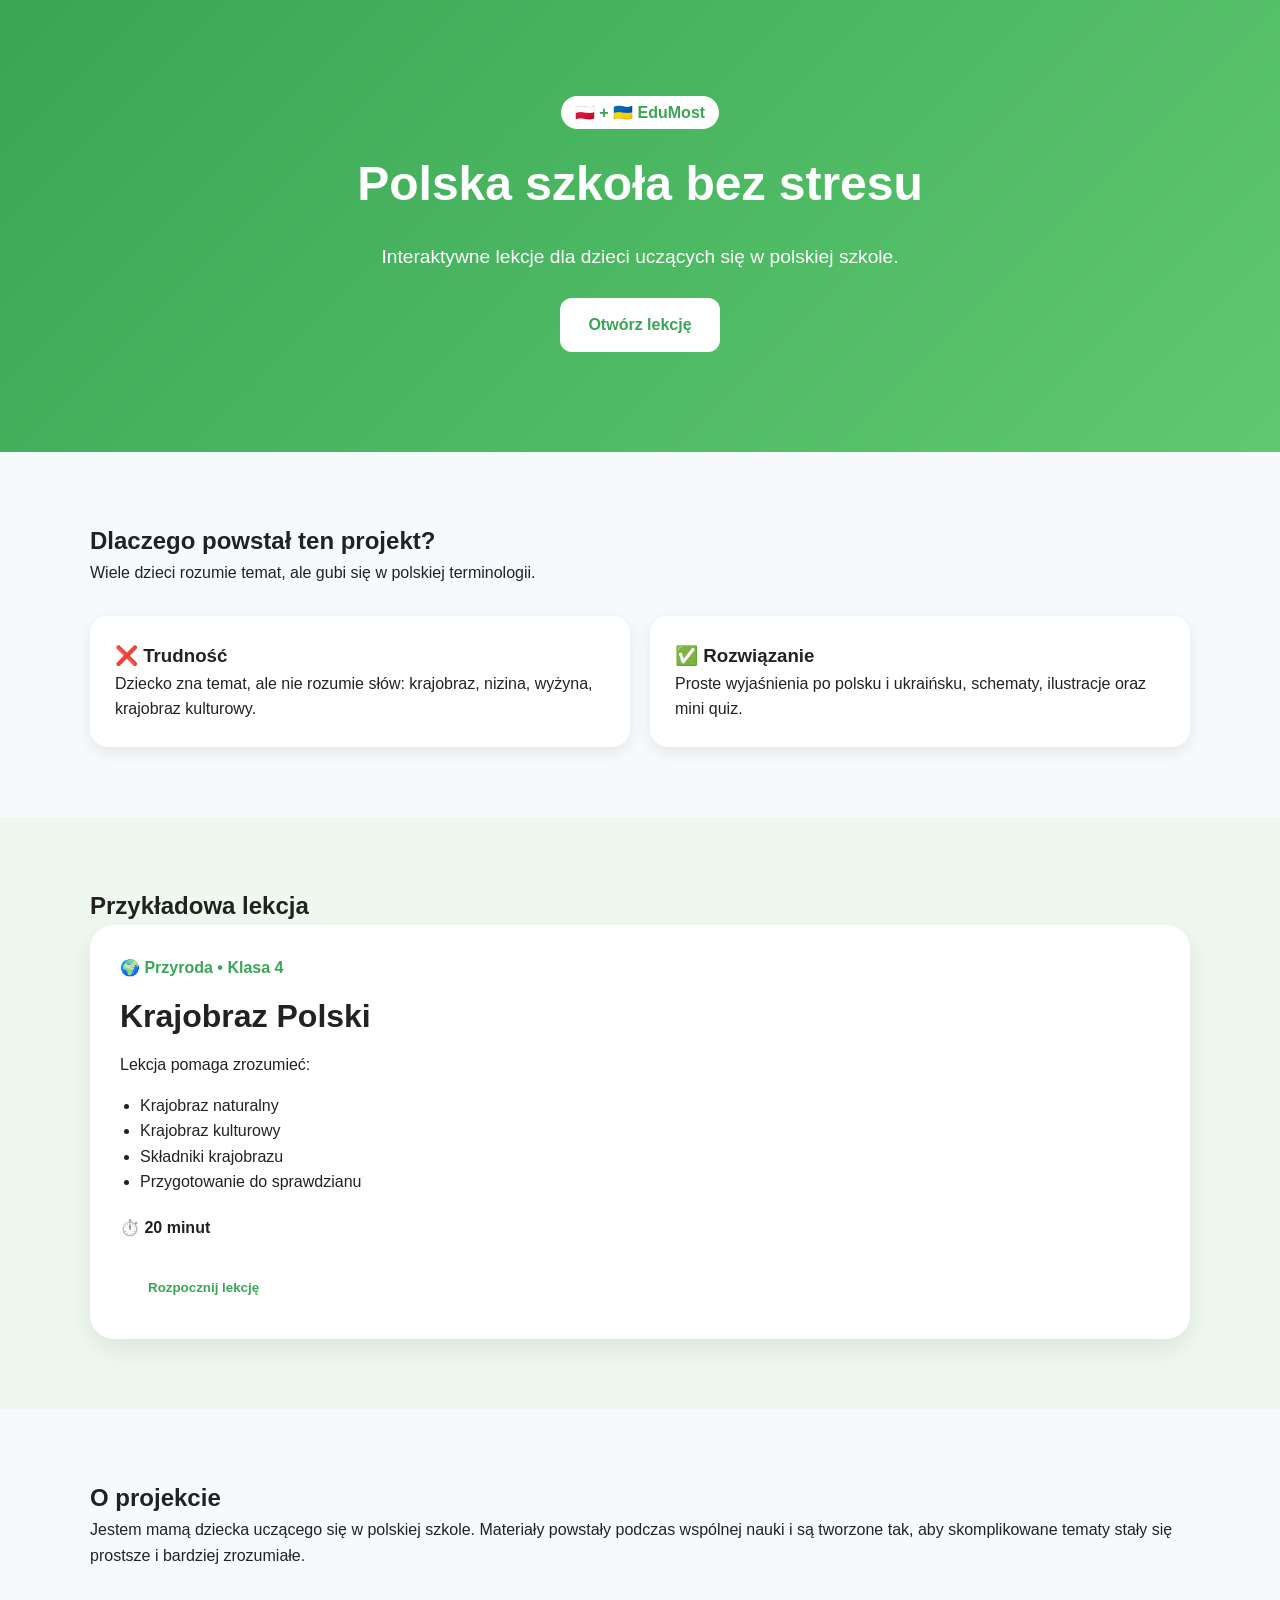
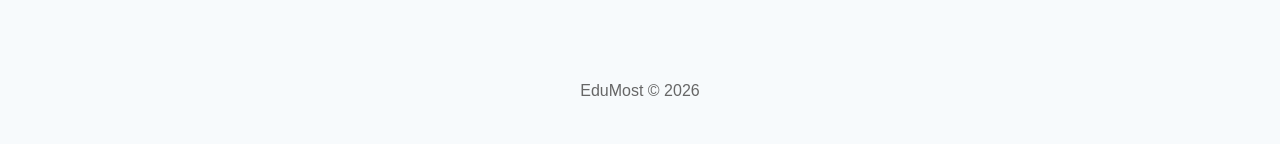
==== index.html @ d19de246 "first commit" ====
<!DOCTYPE html>
<html lang="pl">
<head>
<meta charset="UTF-8">
<meta name="viewport" content="width=device-width, initial-scale=1.0">

<title>EduMost | Krajobraz Polski</title>

<link rel="stylesheet" href="style.css">
</head>

<body>

<header class="hero">

    <div class="hero-content">

        <span class="badge">🇵🇱 + 🇺🇦 EduMost</span>

        <h1>Polska szkoła bez stresu</h1>

        <p class="subtitle">
            Interaktywne lekcje dla dzieci uczących się w polskiej szkole.
        </p>

        <a href="#lesson" class="btn">
            Otwórz lekcję
        </a>

    </div>

</header>

<section class="problem">

    <div class="container">

        <h2>Dlaczego powstał ten projekt?</h2>

        <p>
            Wiele dzieci rozumie temat, ale gubi się w polskiej terminologii.
        </p>

        <div class="cards">

            <div class="card">
                <h3>❌ Trudność</h3>
                <p>
                    Dziecko zna temat, ale nie rozumie słów:
                    krajobraz, nizina, wyżyna, krajobraz kulturowy.
                </p>
            </div>

            <div class="card">
                <h3>✅ Rozwiązanie</h3>
                <p>
                    Proste wyjaśnienia po polsku i ukraińsku,
                    schematy, ilustracje oraz mini quiz.
                </p>
            </div>

        </div>

    </div>

</section>

<section id="lesson" class="lesson-preview">

    <div class="container">

        <h2>Przykładowa lekcja</h2>

        <div class="lesson-card">

            <div class="lesson-info">

                <span class="subject">
                    🌍 Przyroda • Klasa 4
                </span>

                <h3>Krajobraz Polski</h3>

                <p>
                    Lekcja pomaga zrozumieć:
                </p>

                <ul>
                    <li>Krajobraz naturalny</li>
                    <li>Krajobraz kulturowy</li>
                    <li>Składniki krajobrazu</li>
                    <li>Przygotowanie do sprawdzianu</li>
                </ul>

                <div class="lesson-meta">
                    ⏱️ 20 minut
                </div>

                <button class="btn" id="openLesson">
                    Rozpocznij lekcję
                </button>

            </div>

        </div>

    </div>

</section>

<section class="about">

    <div class="container">

        <h2>O projekcie</h2>

        <p>
            Jestem mamą dziecka uczącego się w polskiej szkole.
            Materiały powstały podczas wspólnej nauki i są tworzone
            tak, aby skomplikowane tematy stały się prostsze i bardziej zrozumiałe.
        </p>

    </div>

</section>

<footer>

    <p>
        EduMost © 2026
    </p>

</footer>

<script src="script.js"></script>

</body>
</html>
---- style.css ----
/* style.css */

*{
margin:0;
padding:0;
box-sizing:border-box;
}

body{
font-family:Inter, Arial, sans-serif;
background:#f7fafc;
color:#222;
line-height:1.6;
}

.container{
width:90%;
max-width:1100px;
margin:auto;
}

.hero{
background:linear-gradient(135deg,#3aa655,#5ec96f);
color:white;
padding:100px 20px;
text-align:center;
}

.badge{
background:white;
color:#3aa655;
padding:8px 14px;
border-radius:30px;
font-weight:600;
}

.hero h1{
font-size:3rem;
margin:20px 0;
}

.subtitle{
font-size:1.2rem;
max-width:700px;
margin:auto;
}

.btn{
display:inline-block;
margin-top:25px;
padding:14px 28px;
border:none;
border-radius:12px;
background:white;
color:#3aa655;
font-weight:700;
cursor:pointer;
text-decoration:none;
}

.problem{
padding:70px 0;
}

.cards{
display:grid;
grid-template-columns:repeat(auto-fit,minmax(250px,1fr));
gap:20px;
margin-top:30px;
}

.card{
background:white;
padding:25px;
border-radius:18px;
box-shadow:0 5px 15px rgba(0,0,0,.08);
}

.lesson-preview{
padding:70px 0;
background:#eef8ef;
}

.lesson-card{
background:white;
border-radius:24px;
padding:30px;
box-shadow:0 10px 25px rgba(0,0,0,.08);
}

.subject{
color:#3aa655;
font-weight:600;
}

.lesson-card h3{
font-size:2rem;
margin:10px 0;
}

.lesson-card ul{
margin-left:20px;
margin-top:15px;

}

.lesson-meta{
margin-top:20px;
font-weight:700;
}

.about{
padding:70px 0;
}

footer{
padding:40px;
text-align:center;
color:#666;
}
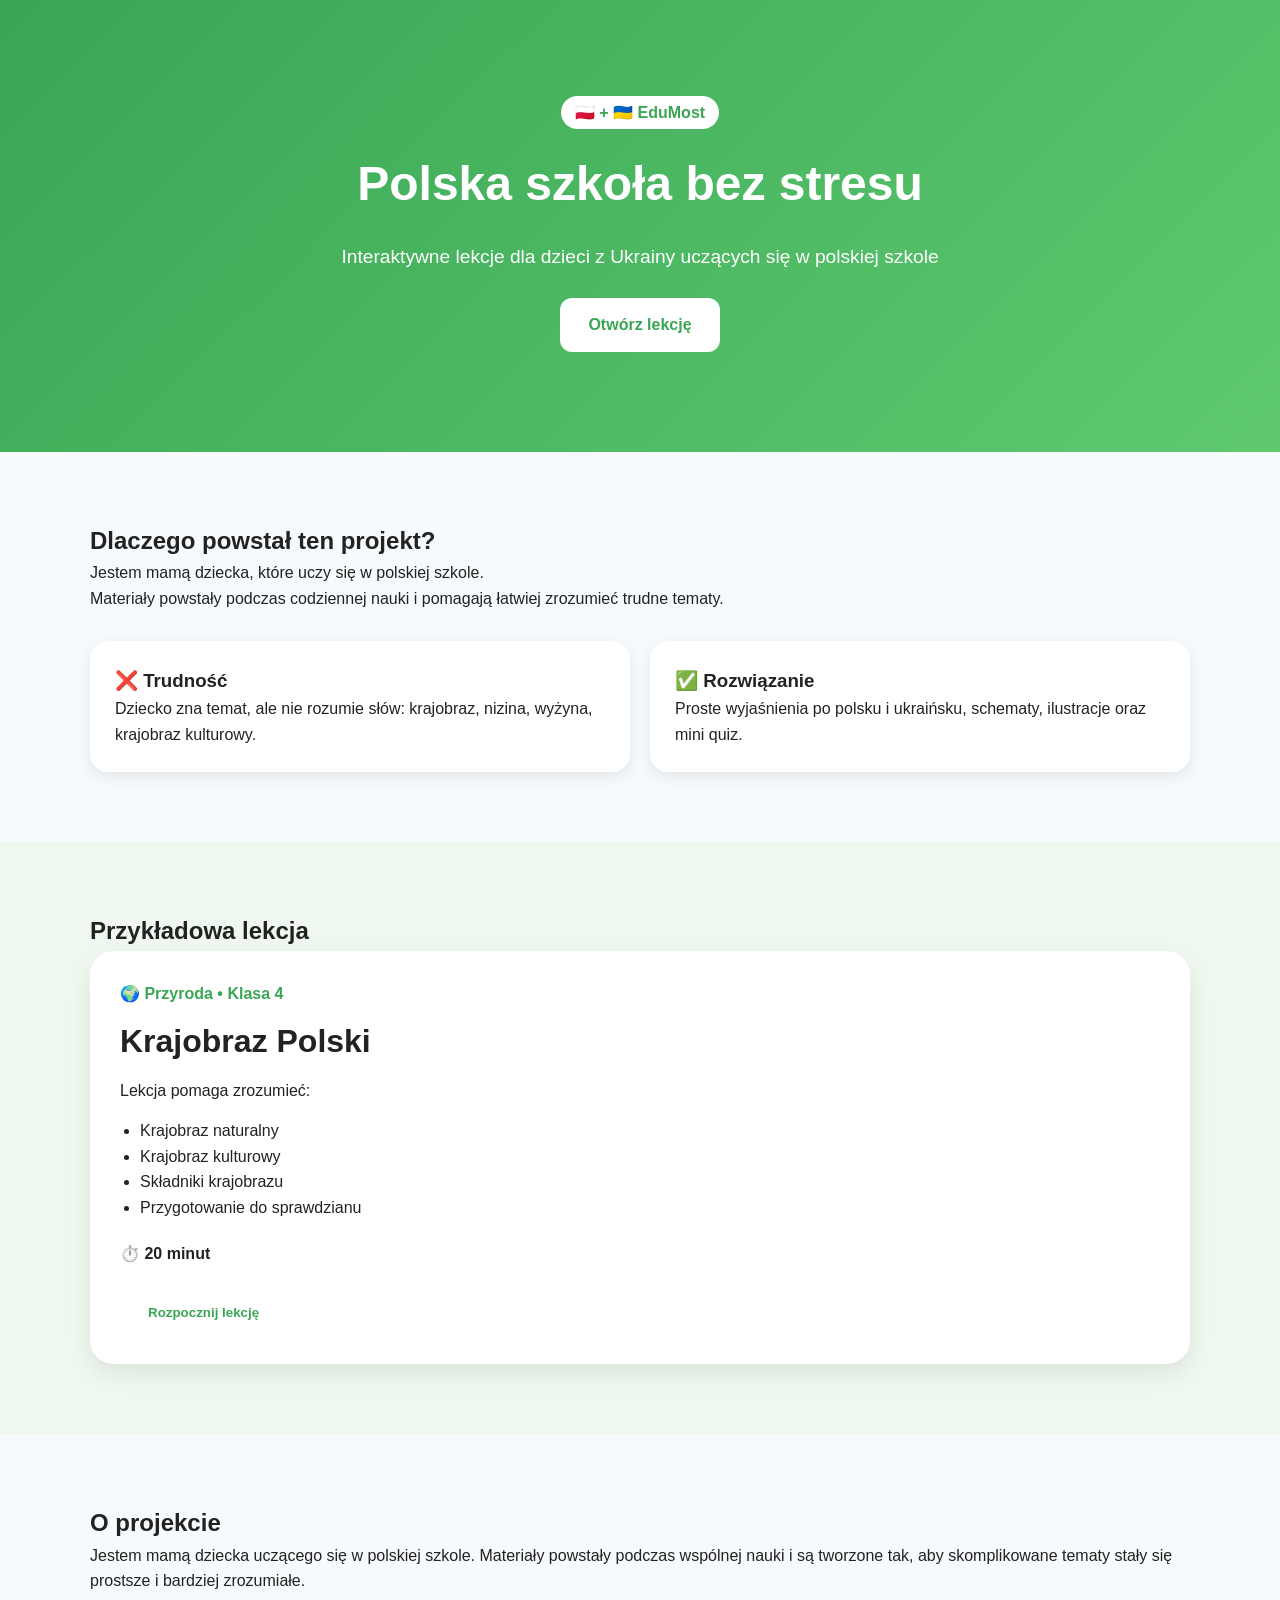
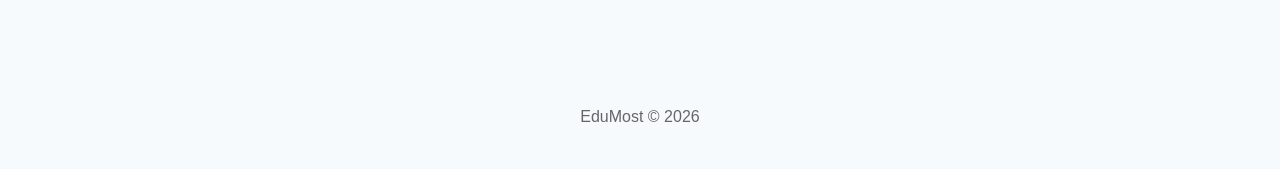
==== commit afd7f208: "new" ====
--- a/index.html
+++ b/index.html
@@ -20,7 +20,7 @@
         <h1>Polska szkoła bez stresu</h1>
 
         <p class="subtitle">
-            Interaktywne lekcje dla dzieci uczących się w polskiej szkole.
+            Interaktywne lekcje dla dzieci z Ukrainy uczących się w polskiej szkole
         </p>
 
         <a href="#lesson" class="btn">
@@ -38,8 +38,9 @@
         <h2>Dlaczego powstał ten projekt?</h2>
 
         <p>
-            Wiele dzieci rozumie temat, ale gubi się w polskiej terminologii.
+            Jestem mamą dziecka, które uczy się w polskiej szkole.
         </p>
+        <p>Materiały powstały podczas codziennej nauki i pomagają łatwiej zrozumieć trudne tematy.</p>
 
         <div class="cards">
 
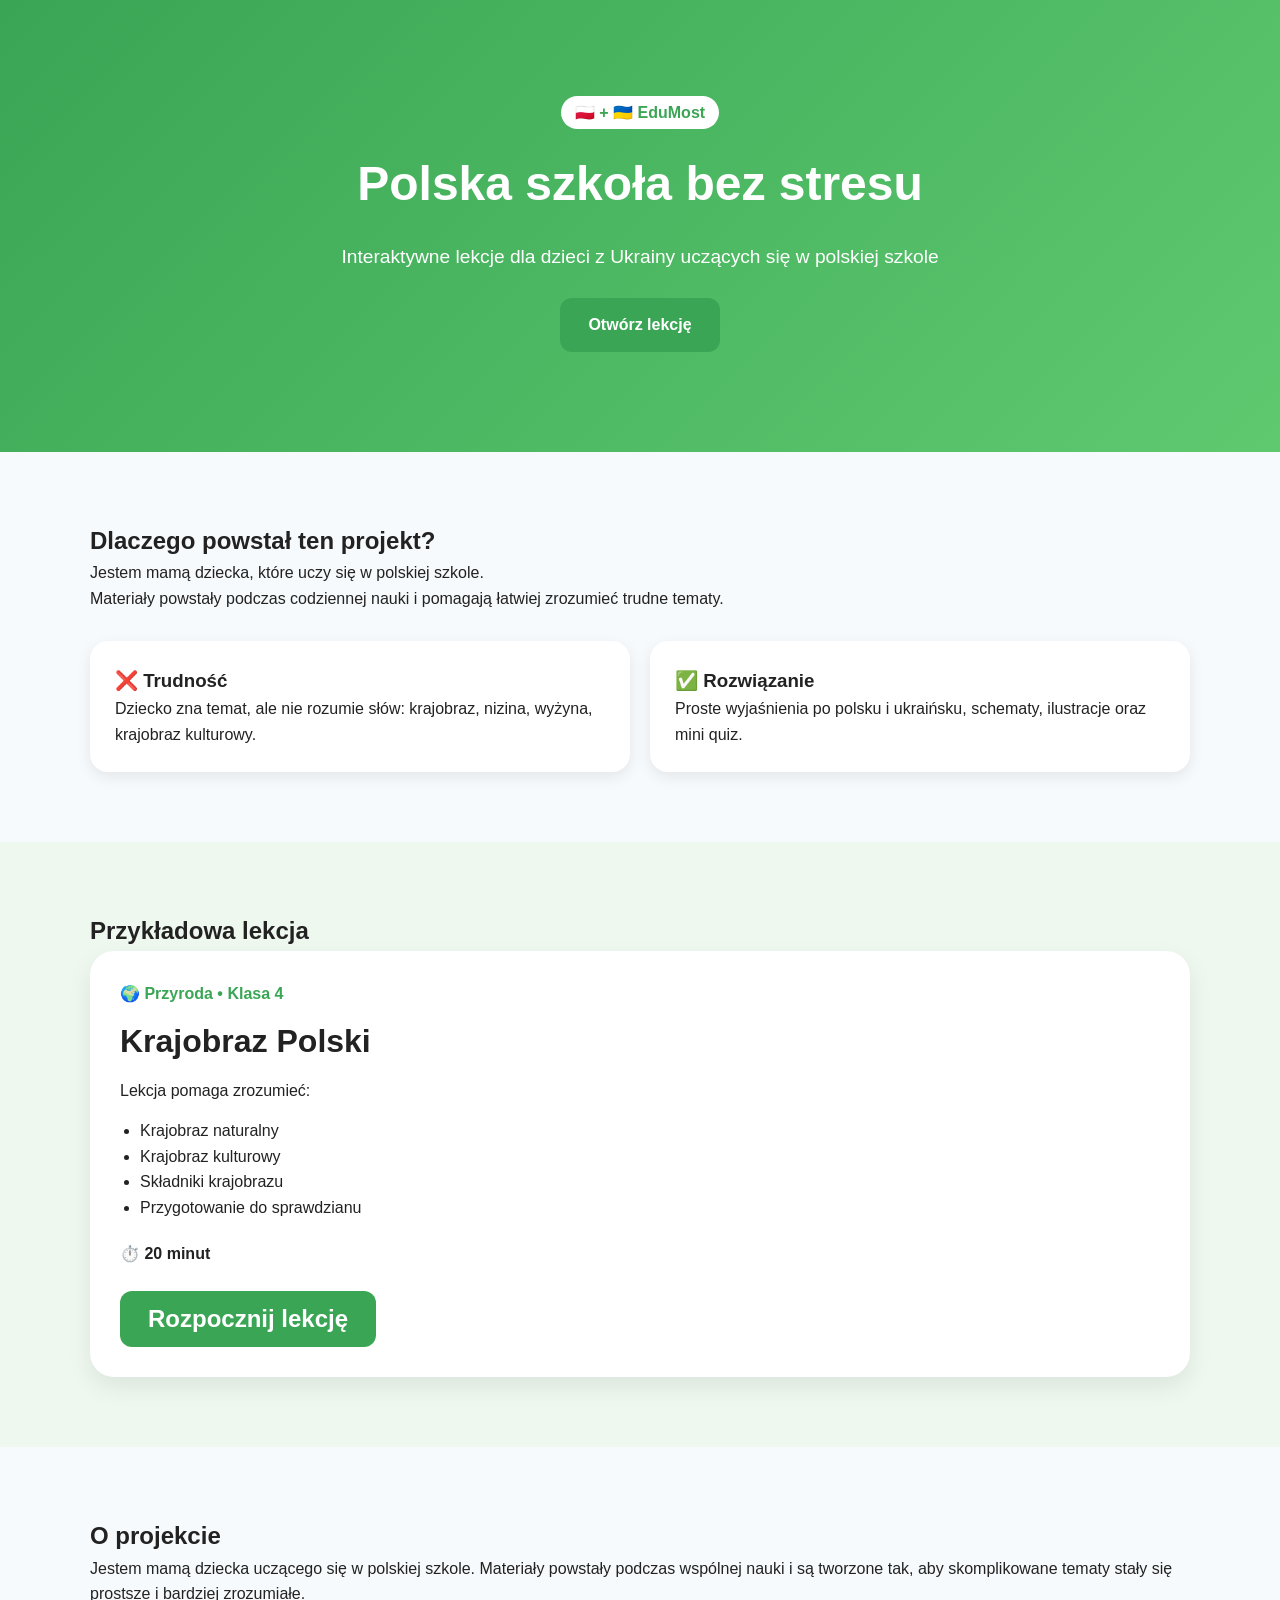
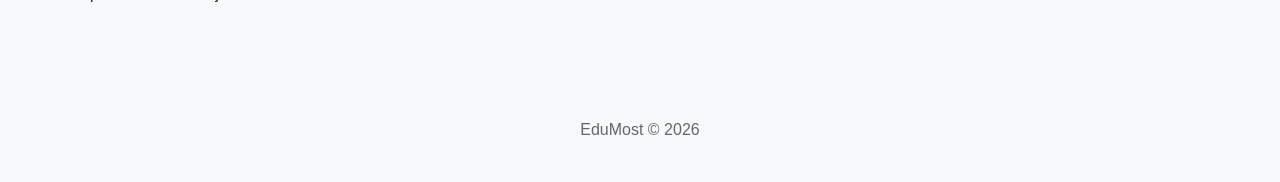
==== commit 47876c39: "end krajobraz" ====
--- a/index.html
+++ b/index.html
@@ -97,7 +97,7 @@
                     ⏱️ 20 minut
                 </div>
 
-                <button class="btn" id="openLesson">
+                <button class="btn" id="openLesson" style="font-size: 1.5rem;">
                     Rozpocznij lekcję
                 </button>
 
--- a/style.css
+++ b/style.css
@@ -51,11 +51,18 @@
 padding:14px 28px;
 border:none;
 border-radius:12px;
-background:white;
-color:#3aa655;
+/* background:white;
+color:#3aa655; */
+background:#3aa655;
+color:white;
 font-weight:700;
 cursor:pointer;
 text-decoration:none;
+}
+.btn:hover{
+    background:#116326;
+    color:white;
+    scale: 0.9;
 }
 
 .problem{
